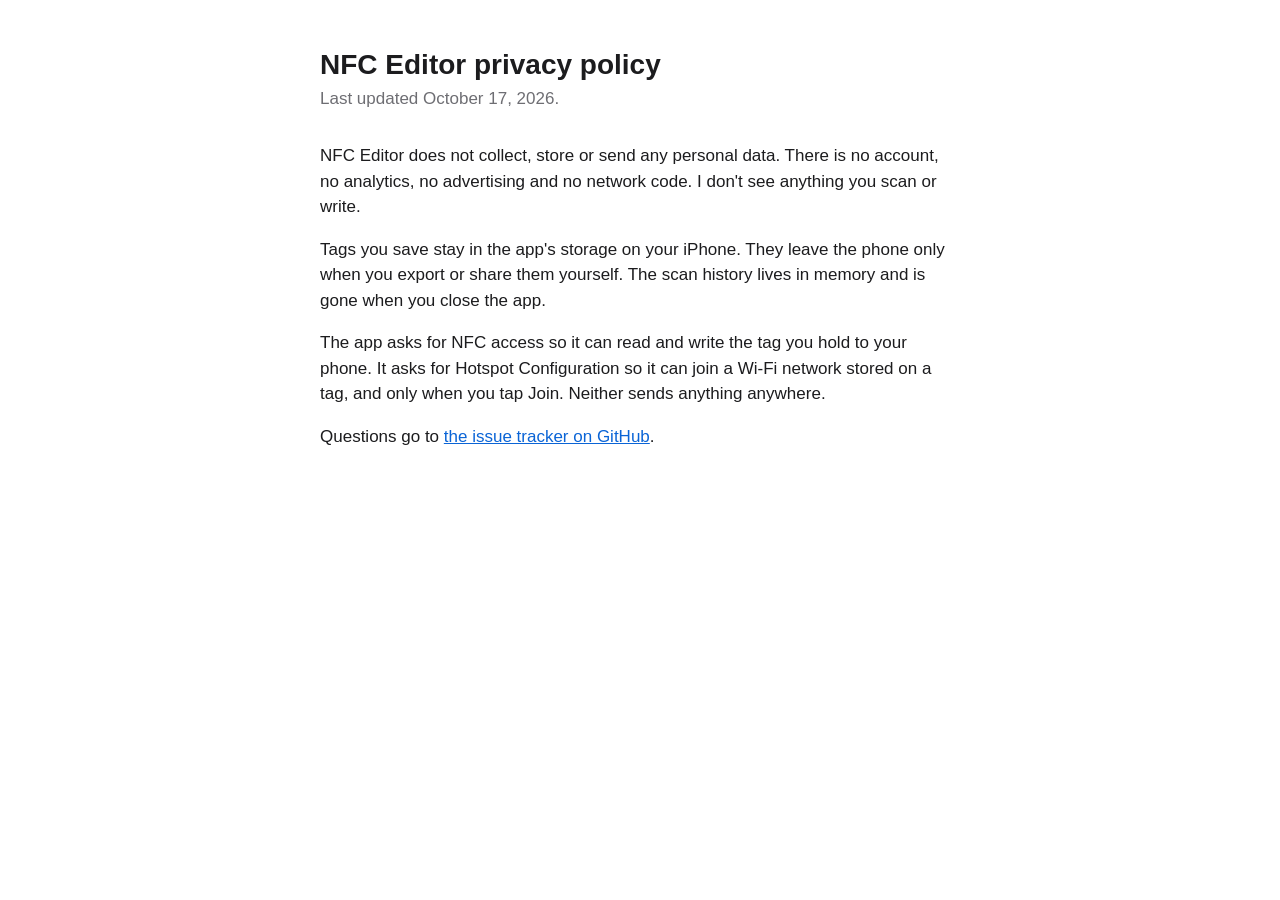
==== web/privacy.html @ b4e9aa0e "feat: simplify screens and prep app store Co-Authored-By: Claude Opus 5.5 <noreply@anthropic.com> Cl" ====
<!doctype html>
<html lang="en">
<head>
  <meta charset="utf-8">
  <meta name="viewport" content="width=device-width, initial-scale=1">
  <title>NFC Editor privacy policy</title>
  <link rel="icon" href="img/favicon.png" type="image/png">
  <style>
    :root { --bg: #ffffff; --fg: #1c1c1e; --muted: #6e6e73; --link: #0a64d6; }
    @media (prefers-color-scheme: dark) { :root { --bg: #000000; --fg: #f2f2f7; --muted: #a1a1a6; --link: #4c9bff; } }
    body { margin: 0; background: var(--bg); color: var(--fg); font: 17px/1.5 -apple-system, BlinkMacSystemFont, "Helvetica Neue", Arial, sans-serif; }
    main { max-width: 640px; margin: 0 auto; padding: 48px 16px 64px; }
    h1 { font-size: 28px; line-height: 1.2; margin: 0 0 4px; }
    .date { color: var(--muted); margin: 0 0 32px; }
    a { color: var(--link); }
  </style>
</head>
<body>
  <main>
    <h1>NFC Editor privacy policy</h1>
    <p class="date">Last updated October 17, 2026.</p>
    <p>NFC Editor does not collect, store or send any personal data. There is no account, no analytics, no advertising and no network code. I don't see anything you scan or write.</p>
    <p>Tags you save stay in the app's storage on your iPhone. They leave the phone only when you export or share them yourself. The scan history lives in memory and is gone when you close the app.</p>
    <p>The app asks for NFC access so it can read and write the tag you hold to your phone. It asks for Hotspot Configuration so it can join a Wi-Fi network stored on a tag, and only when you tap Join. Neither sends anything anywhere.</p>
    <p>Questions go to <a href="https://github.com/katsuma0/nfc-editor/issues">the issue tracker on GitHub</a>.</p>
  </main>
</body>
</html>
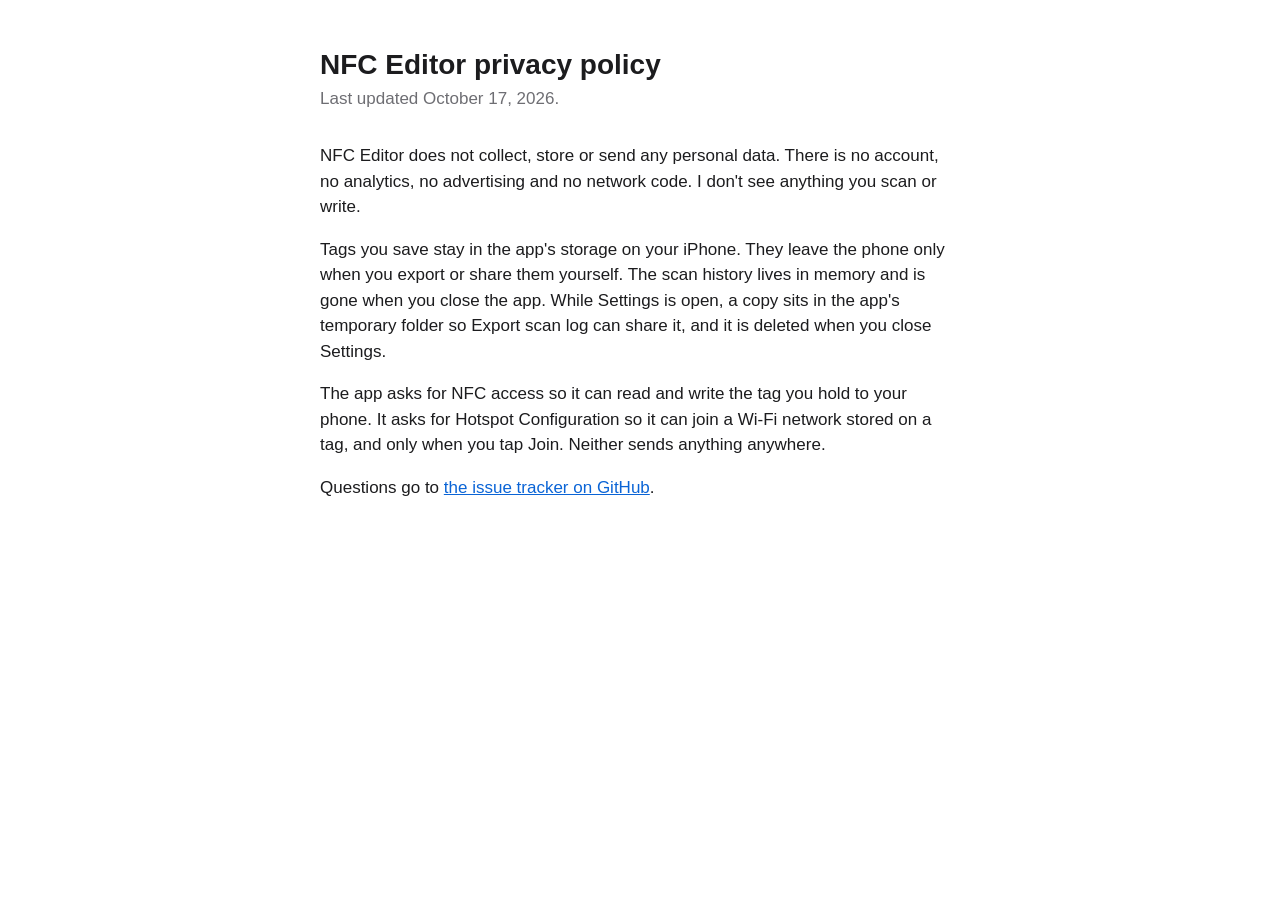
==== commit 30de20ca: "fix: apply app store audit findings Co-Authored-By: Claude Opus 5.5 <noreply@anthropic.com> Claude-S" ====
--- a/web/privacy.html
+++ b/web/privacy.html
@@ -20,7 +20,7 @@
     <h1>NFC Editor privacy policy</h1>
     <p class="date">Last updated October 17, 2026.</p>
     <p>NFC Editor does not collect, store or send any personal data. There is no account, no analytics, no advertising and no network code. I don't see anything you scan or write.</p>
-    <p>Tags you save stay in the app's storage on your iPhone. They leave the phone only when you export or share them yourself. The scan history lives in memory and is gone when you close the app.</p>
+    <p>Tags you save stay in the app's storage on your iPhone. They leave the phone only when you export or share them yourself. The scan history lives in memory and is gone when you close the app. While Settings is open, a copy sits in the app's temporary folder so Export scan log can share it, and it is deleted when you close Settings.</p>
     <p>The app asks for NFC access so it can read and write the tag you hold to your phone. It asks for Hotspot Configuration so it can join a Wi-Fi network stored on a tag, and only when you tap Join. Neither sends anything anywhere.</p>
     <p>Questions go to <a href="https://github.com/katsuma0/nfc-editor/issues">the issue tracker on GitHub</a>.</p>
   </main>
